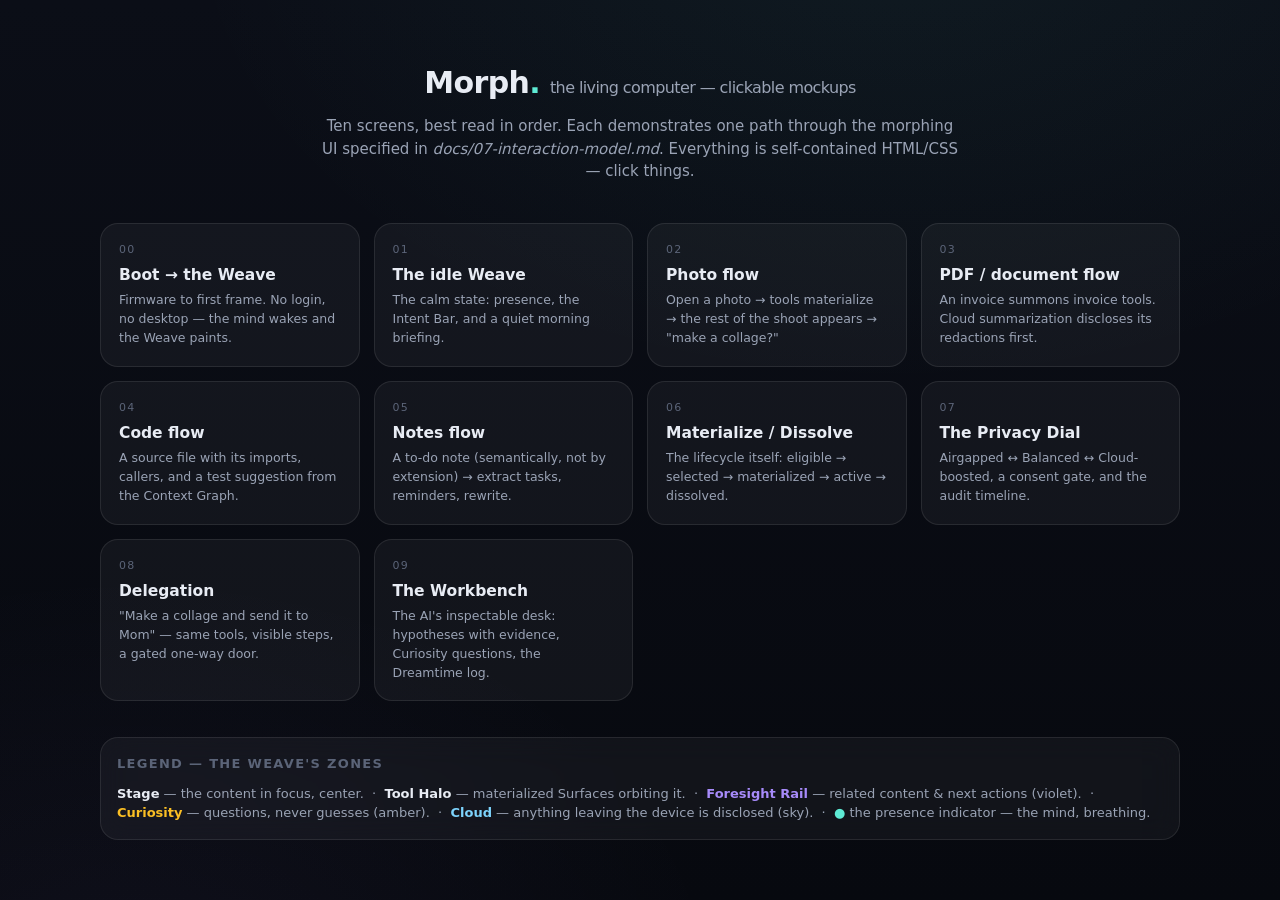
==== mockups/index.html @ 4d8ed453 "Design foundation: Morph, a standalone AI-native OS — architecture docs + clickable mockups Concept/" ====
<!DOCTYPE html>
<html lang="en">
<head>
<meta charset="utf-8">
<meta name="viewport" content="width=device-width, initial-scale=1">
<title>Morph — mockups</title>
<link rel="stylesheet" href="shell.css">
</head>
<body>
<div class="launcher">
  <header>
    <h1>Morph<span>.</span> <small style="font-weight:400;color:var(--ink-dim);font-size:16px">the living computer — clickable mockups</small></h1>
    <p>Ten screens, best read in order. Each demonstrates one path through the morphing
       UI specified in <em>docs/07-interaction-model.md</em>. Everything is self-contained
       HTML/CSS — click things.</p>
  </header>

  <div class="screen-grid">
    <a class="screen-card" href="00-boot.html">
      <div class="num">00</div><h3>Boot → the Weave</h3>
      <p>Firmware to first frame. No login, no desktop — the mind wakes and the Weave paints.</p>
    </a>
    <a class="screen-card" href="01-desktop-idle.html">
      <div class="num">01</div><h3>The idle Weave</h3>
      <p>The calm state: presence, the Intent Bar, and a quiet morning briefing.</p>
    </a>
    <a class="screen-card" href="02-photo-flow.html">
      <div class="num">02</div><h3>Photo flow</h3>
      <p>Open a photo → tools materialize → the rest of the shoot appears → "make a collage?"</p>
    </a>
    <a class="screen-card" href="03-pdf-flow.html">
      <div class="num">03</div><h3>PDF / document flow</h3>
      <p>An invoice summons invoice tools. Cloud summarization discloses its redactions first.</p>
    </a>
    <a class="screen-card" href="04-code-flow.html">
      <div class="num">04</div><h3>Code flow</h3>
      <p>A source file with its imports, callers, and a test suggestion from the Context Graph.</p>
    </a>
    <a class="screen-card" href="05-text-notes-flow.html">
      <div class="num">05</div><h3>Notes flow</h3>
      <p>A to-do note (semantically, not by extension) → extract tasks, reminders, rewrite.</p>
    </a>
    <a class="screen-card" href="06-materialize-dissolve.html">
      <div class="num">06</div><h3>Materialize / Dissolve</h3>
      <p>The lifecycle itself: eligible → selected → materialized → active → dissolved.</p>
    </a>
    <a class="screen-card" href="07-privacy-dial.html">
      <div class="num">07</div><h3>The Privacy Dial</h3>
      <p>Airgapped ↔ Balanced ↔ Cloud-boosted, a consent gate, and the audit timeline.</p>
    </a>
    <a class="screen-card" href="08-delegation.html">
      <div class="num">08</div><h3>Delegation</h3>
      <p>"Make a collage and send it to Mom" — same tools, visible steps, a gated one-way door.</p>
    </a>
    <a class="screen-card" href="09-workbench.html">
      <div class="num">09</div><h3>The Workbench</h3>
      <p>The AI's inspectable desk: hypotheses with evidence, Curiosity questions, the Dreamtime log.</p>
    </a>
  </div>

  <div class="legend panel">
    <h3>Legend — the Weave's zones</h3>
    <p style="font-size:13px;color:var(--ink-dim)">
      <b style="color:var(--ink)">Stage</b> — the content in focus, center. &nbsp;·&nbsp;
      <b style="color:var(--ink)">Tool Halo</b> — materialized Surfaces orbiting it. &nbsp;·&nbsp;
      <b style="color:var(--foresight)">Foresight Rail</b> — related content &amp; next actions (violet). &nbsp;·&nbsp;
      <b style="color:var(--curiosity)">Curiosity</b> — questions, never guesses (amber). &nbsp;·&nbsp;
      <b style="color:var(--cloud)">Cloud</b> — anything leaving the device is disclosed (sky). &nbsp;·&nbsp;
      <b style="color:var(--presence)">●</b> the presence indicator — the mind, breathing.
    </p>
  </div>
</div>
</body>
</html>
---- mockups/shell.css ----
/* ================================================================
   Morph — the Weave shell styling (shared by all mockup screens)
   Self-contained: system fonts only, no external assets.
   ================================================================ */

:root {
  --bg-0: #07090f;
  --bg-1: #0b0e17;
  --bg-2: #10141f;
  --ink: #e8ecf4;
  --ink-dim: #9aa3b5;
  --ink-faint: #5b6478;
  --presence: #5eead4;        /* the mind: teal glow */
  --presence-dim: rgba(94, 234, 212, .35);
  --foresight: #a78bfa;       /* prediction: violet */
  --curiosity: #fbbf24;       /* questions: amber */
  --danger: #f87171;
  --cloud: #7dd3fc;           /* cloud escalation: sky */
  --glass: rgba(255, 255, 255, .045);
  --glass-hi: rgba(255, 255, 255, .08);
  --stroke: rgba(255, 255, 255, .09);
  --stroke-hi: rgba(255, 255, 255, .16);
  --radius: 18px;
  --ease-form: cubic-bezier(.22, 1.2, .36, 1);
  --ease-fade: cubic-bezier(.4, 0, .2, 1);
}

* { margin: 0; padding: 0; box-sizing: border-box; }

html, body { height: 100%; }

body {
  background:
    radial-gradient(1200px 800px at 70% -10%, rgba(94, 234, 212, .06), transparent 60%),
    radial-gradient(1000px 700px at 10% 110%, rgba(167, 139, 250, .05), transparent 60%),
    linear-gradient(180deg, var(--bg-1), var(--bg-0));
  color: var(--ink);
  font-family: system-ui, -apple-system, "Segoe UI", Roboto, sans-serif;
  font-size: 15px;
  line-height: 1.5;
  overflow: hidden;
  -webkit-font-smoothing: antialiased;
}

/* ---------- the canvas & zones ---------- */

.weave {
  position: relative;
  display: grid;
  grid-template-columns: 1fr 300px;
  grid-template-rows: 1fr auto;
  gap: 20px;
  height: 100vh;
  padding: 26px;
}

.stage-zone {
  grid-column: 1; grid-row: 1;
  position: relative;
  display: flex;
  align-items: center;
  justify-content: center;
  min-height: 0;
}

.rail {
  grid-column: 2; grid-row: 1 / span 2;
  display: flex; flex-direction: column; gap: 14px;
  overflow-y: auto;
  padding: 4px 2px;
  margin-top: 76px;   /* clear the fixed mockup note */
}

.intent-zone {
  grid-column: 1; grid-row: 2;
  display: flex; align-items: center; gap: 16px;
  justify-content: center;
}

/* ---------- the stage ---------- */

.stage {
  position: relative;
  max-width: min(680px, 90%);
  border-radius: calc(var(--radius) + 6px);
  background: var(--bg-2);
  border: 1px solid var(--stroke);
  box-shadow:
    0 30px 80px rgba(0, 0, 0, .55),
    0 0 0 1px rgba(0, 0, 0, .3),
    0 0 90px -30px var(--presence-dim);
  overflow: hidden;
}

.stage-caption {
  position: absolute; left: 18px; bottom: 14px;
  font-size: 12.5px; color: var(--ink-dim);
  background: rgba(7, 9, 15, .6);
  backdrop-filter: blur(8px);
  padding: 5px 12px; border-radius: 999px;
  border: 1px solid var(--stroke);
}

/* ---------- the tool halo ---------- */

.halo {
  position: absolute;
  display: flex; gap: 10px;
  z-index: 5;
}
.halo.top    { top: 6%;  left: 50%; transform: translateX(-50%); }
.halo.left   { left: 2%;  top: 50%; transform: translateY(-50%); flex-direction: column; }
.halo.bottom { bottom: 12%; left: 50%; transform: translateX(-50%); }

.surface-chip {
  display: inline-flex; align-items: center; gap: 8px;
  padding: 10px 16px;
  border-radius: 999px;
  background: var(--glass);
  border: 1px solid var(--stroke);
  backdrop-filter: blur(14px);
  color: var(--ink);
  font-size: 13.5px;
  cursor: pointer;
  white-space: nowrap;
  transition: border-color .2s var(--ease-fade), background .2s var(--ease-fade),
              transform .2s var(--ease-fade);
}
.surface-chip:hover {
  border-color: var(--presence-dim);
  background: var(--glass-hi);
  transform: translateY(-1px);
}
.surface-chip .glyph { font-size: 15px; opacity: .9; }
.surface-chip.cloud::after {
  content: "cloud"; font-size: 10px; letter-spacing: .06em;
  color: var(--cloud); border: 1px solid rgba(125, 211, 252, .35);
  border-radius: 999px; padding: 1px 7px; margin-left: 2px;
}

/* ---------- materialize / dissolve ---------- */

.materialize {
  animation: materialize .5s var(--ease-form) both;
}
.materialize.d1 { animation-delay: .08s; }
.materialize.d2 { animation-delay: .16s; }
.materialize.d3 { animation-delay: .24s; }
.materialize.d4 { animation-delay: .32s; }
.materialize.d5 { animation-delay: .40s; }

@keyframes materialize {
  from { opacity: 0; transform: scale(.88) translateY(8px); filter: blur(10px); }
  to   { opacity: 1; transform: scale(1) translateY(0);     filter: blur(0); }
}

.dissolving {
  animation: dissolve .35s var(--ease-fade) both;
  pointer-events: none;
}
@keyframes dissolve {
  to { opacity: 0; transform: scale(.92); filter: blur(8px); }
}

.hidden { display: none !important; }

/* ---------- the foresight rail ---------- */

.rail-title {
  font-size: 11px; letter-spacing: .14em; text-transform: uppercase;
  color: var(--ink-faint); padding: 4px 6px 0;
}

.rail-card {
  border-radius: var(--radius);
  background: var(--glass);
  border: 1px solid var(--stroke);
  backdrop-filter: blur(14px);
  padding: 14px;
  cursor: pointer;
  transition: border-color .2s var(--ease-fade), background .2s var(--ease-fade);
}
.rail-card:hover { border-color: var(--stroke-hi); background: var(--glass-hi); }

.rail-card.suggestion { border-left: 3px solid var(--foresight); }
.rail-card.question   { border-left: 3px solid var(--curiosity); }

.rail-card h4 { font-size: 13.5px; font-weight: 600; margin-bottom: 3px; }
.rail-card p  { font-size: 12.5px; color: var(--ink-dim); }

.confidence {
  display: inline-block; font-size: 10.5px; color: var(--foresight);
  border: 1px solid rgba(167, 139, 250, .35); border-radius: 999px;
  padding: 1px 8px; margin-top: 8px;
}

.why {
  margin-top: 9px; font-size: 12px; color: var(--ink-dim);
  border-top: 1px dashed var(--stroke); padding-top: 8px;
  display: none;
}
.rail-card.open .why { display: block; }
.why-toggle {
  font-size: 11px; color: var(--ink-faint); margin-top: 8px;
  background: none; border: none; cursor: pointer; padding: 0;
}
.why-toggle:hover { color: var(--ink-dim); }

.dismiss-row { display: flex; gap: 6px; margin-top: 10px; }
.dismiss-row button {
  font-size: 11px; padding: 4px 10px; border-radius: 999px;
  background: none; border: 1px solid var(--stroke); color: var(--ink-dim);
  cursor: pointer;
}
.dismiss-row button:hover { border-color: var(--stroke-hi); color: var(--ink); }

/* related-content thumbnails */
.thumb-grid { display: grid; grid-template-columns: repeat(3, 1fr); gap: 8px; margin-top: 10px; }
.thumb-grid svg { width: 100%; height: auto; border-radius: 10px; display: block;
                  border: 1px solid var(--stroke); cursor: pointer; }
.thumb-grid svg:hover { border-color: var(--presence-dim); }

/* ---------- the intent bar & presence ---------- */

.presence {
  position: relative; width: 14px; height: 14px; flex: none;
}
.presence::before {
  content: ""; position: absolute; inset: 0; border-radius: 50%;
  background: var(--presence);
  box-shadow: 0 0 18px 2px var(--presence-dim);
  animation: breathe 3.2s ease-in-out infinite;
}
@keyframes breathe {
  0%, 100% { transform: scale(.82); opacity: .75; }
  50%      { transform: scale(1.08); opacity: 1; }
}
.presence.thinking::before { animation-duration: 1.1s; }
.presence.asking::before   { background: var(--curiosity);
                             box-shadow: 0 0 18px 2px rgba(251, 191, 36, .4); }
.presence.dreaming::before { animation-duration: 6s; opacity: .5; }

.intent-bar {
  display: flex; align-items: center; gap: 12px;
  width: min(560px, 70%);
  padding: 13px 20px;
  border-radius: 999px;
  background: var(--glass);
  border: 1px solid var(--stroke);
  backdrop-filter: blur(16px);
  box-shadow: 0 10px 40px rgba(0, 0, 0, .35);
}
.intent-bar input {
  flex: 1; background: none; border: none; outline: none;
  color: var(--ink); font-size: 14.5px; font-family: inherit;
}
.intent-bar input::placeholder { color: var(--ink-faint); }

.dial-mini {
  font-size: 10.5px; letter-spacing: .05em; color: var(--ink-faint);
  border: 1px solid var(--stroke); border-radius: 999px; padding: 3px 10px;
  white-space: nowrap;
}
.dial-mini b { color: var(--presence); font-weight: 600; }

/* ---------- consent / gate cards ---------- */

.gate-card {
  border-radius: var(--radius);
  border: 1px solid rgba(125, 211, 252, .3);
  background: rgba(125, 211, 252, .05);
  padding: 16px;
}
.gate-card.irreversible {
  border-color: rgba(248, 113, 113, .35);
  background: rgba(248, 113, 113, .05);
}
.gate-card h4 { font-size: 13.5px; margin-bottom: 6px; }
.gate-card p  { font-size: 12.5px; color: var(--ink-dim); }
.gate-card .redaction { color: var(--cloud); font-family: ui-monospace, monospace; font-size: 12px; }
.gate-actions { display: flex; gap: 8px; margin-top: 12px; }
.gate-actions button {
  font-size: 12.5px; padding: 7px 16px; border-radius: 999px; cursor: pointer;
  border: 1px solid var(--stroke); background: var(--glass); color: var(--ink);
}
.gate-actions button.primary { border-color: var(--presence-dim); color: var(--presence); }
.gate-actions button.danger  { border-color: rgba(248,113,113,.4); color: var(--danger); }

/* ---------- generic panels, journal, misc ---------- */

.panel {
  border-radius: var(--radius);
  background: var(--glass);
  border: 1px solid var(--stroke);
  backdrop-filter: blur(14px);
  padding: 16px;
}
.panel h3 { font-size: 13px; letter-spacing: .1em; text-transform: uppercase;
            color: var(--ink-faint); margin-bottom: 10px; font-weight: 600; }

.journal-row {
  display: flex; align-items: center; gap: 10px;
  padding: 9px 4px; border-bottom: 1px solid var(--stroke);
  font-size: 13px;
}
.journal-row:last-child { border-bottom: none; }
.journal-row .who { font-size: 10.5px; padding: 2px 8px; border-radius: 999px;
                    border: 1px solid var(--stroke); color: var(--ink-dim); flex: none; }
.journal-row .who.ai { color: var(--presence); border-color: var(--presence-dim); }
.journal-row .what { flex: 1; color: var(--ink); }
.journal-row .undo { font-size: 11.5px; color: var(--ink-dim); background: none;
                     border: 1px solid var(--stroke); border-radius: 999px;
                     padding: 3px 12px; cursor: pointer; flex: none; }
.journal-row .undo:hover { color: var(--ink); border-color: var(--stroke-hi); }
.journal-row .locked { font-size: 11px; color: var(--danger); flex: none; }

/* ---------- mockup chrome (not part of the OS) ---------- */

.mock-nav {
  position: fixed; top: 14px; left: 16px; z-index: 50;
  display: flex; gap: 10px; align-items: center;
  font-size: 12px; color: var(--ink-faint);
}
.mock-nav a { color: var(--ink-dim); text-decoration: none;
              border: 1px solid var(--stroke); border-radius: 999px; padding: 4px 12px; }
.mock-nav a:hover { color: var(--ink); border-color: var(--stroke-hi); }
.mock-note {
  position: fixed; top: 14px; right: 16px; z-index: 50;
  font-size: 11.5px; color: var(--ink-faint); max-width: 300px; text-align: right;
}

/* ---------- launcher (index.html) ---------- */

.launcher {
  height: 100vh; overflow-y: auto; padding: 60px 24px;
  display: flex; flex-direction: column; align-items: center;
}
.launcher header { text-align: center; max-width: 640px; margin-bottom: 40px; }
.launcher h1 { font-size: 30px; font-weight: 650; letter-spacing: -.02em; }
.launcher h1 span { color: var(--presence); }
.launcher header p { color: var(--ink-dim); margin-top: 10px; font-size: 15px; }

.screen-grid {
  display: grid; grid-template-columns: repeat(auto-fill, minmax(250px, 1fr));
  gap: 14px; width: min(1080px, 100%);
}
.screen-card {
  display: block; text-decoration: none; color: var(--ink);
  border-radius: var(--radius); border: 1px solid var(--stroke);
  background: var(--glass); padding: 18px;
  transition: border-color .2s, background .2s, transform .2s;
}
.screen-card:hover { border-color: var(--presence-dim); background: var(--glass-hi);
                     transform: translateY(-2px); }
.screen-card .num { font-size: 11px; color: var(--ink-faint); letter-spacing: .12em; }
.screen-card h3 { font-size: 15.5px; margin: 6px 0 4px; font-weight: 600; }
.screen-card p { font-size: 12.5px; color: var(--ink-dim); }

.legend { width: min(1080px, 100%); margin-top: 36px; }
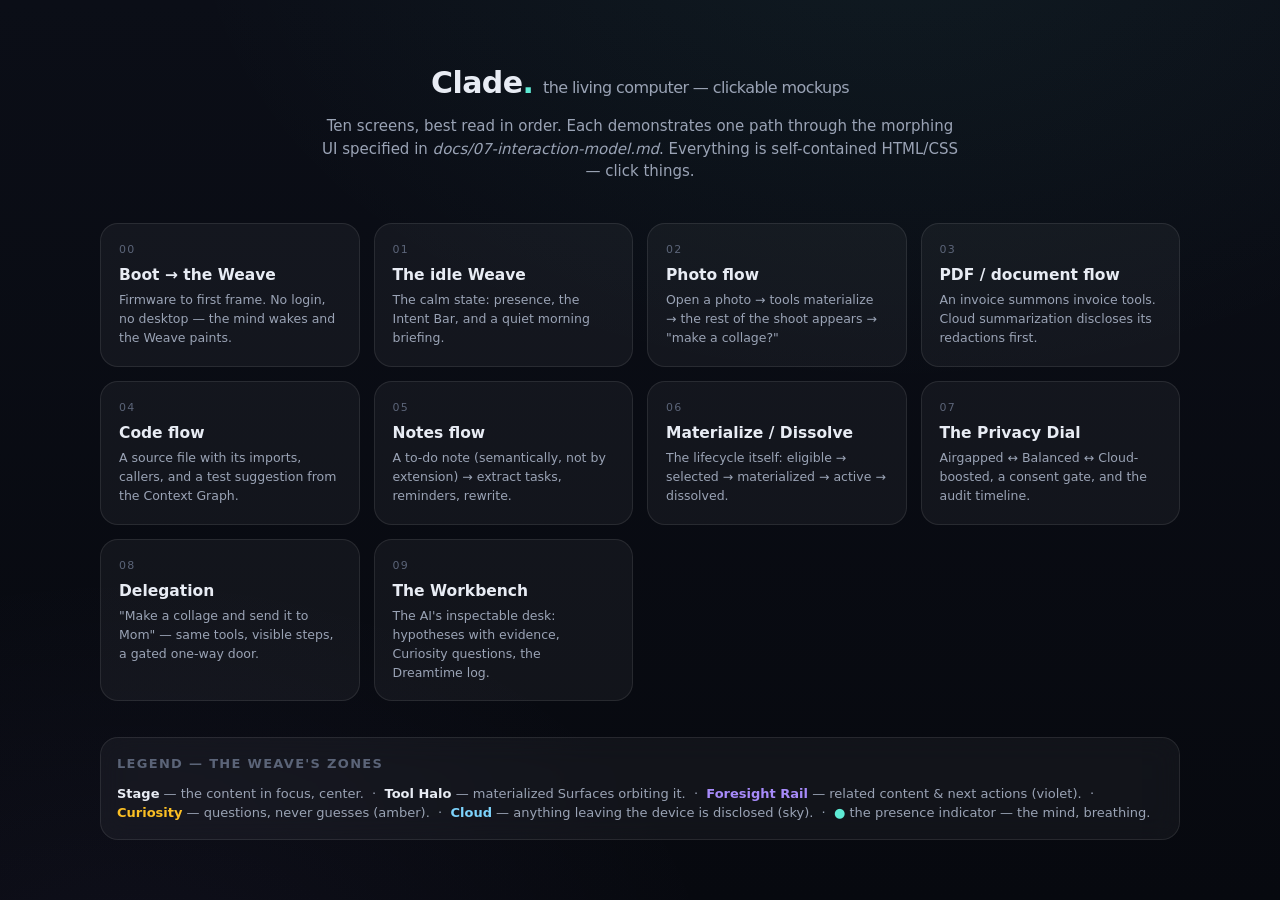
==== commit 17e4b328: "Name the OS: Clade Adopt Clade (Greek klados, 'branch' — a common ancestor and all its descendants) " ====
--- a/mockups/index.html
+++ b/mockups/index.html
@@ -3,13 +3,13 @@
 <head>
 <meta charset="utf-8">
 <meta name="viewport" content="width=device-width, initial-scale=1">
-<title>Morph — mockups</title>
+<title>Clade — mockups</title>
 <link rel="stylesheet" href="shell.css">
 </head>
 <body>
 <div class="launcher">
   <header>
-    <h1>Morph<span>.</span> <small style="font-weight:400;color:var(--ink-dim);font-size:16px">the living computer — clickable mockups</small></h1>
+    <h1>Clade<span>.</span> <small style="font-weight:400;color:var(--ink-dim);font-size:16px">the living computer — clickable mockups</small></h1>
     <p>Ten screens, best read in order. Each demonstrates one path through the morphing
        UI specified in <em>docs/07-interaction-model.md</em>. Everything is self-contained
        HTML/CSS — click things.</p>
--- a/mockups/shell.css
+++ b/mockups/shell.css
@@ -1,5 +1,5 @@
 /* ================================================================
-   Morph — the Weave shell styling (shared by all mockup screens)
+   Clade — the Weave shell styling (shared by all mockup screens)
    Self-contained: system fonts only, no external assets.
    ================================================================ */
 
